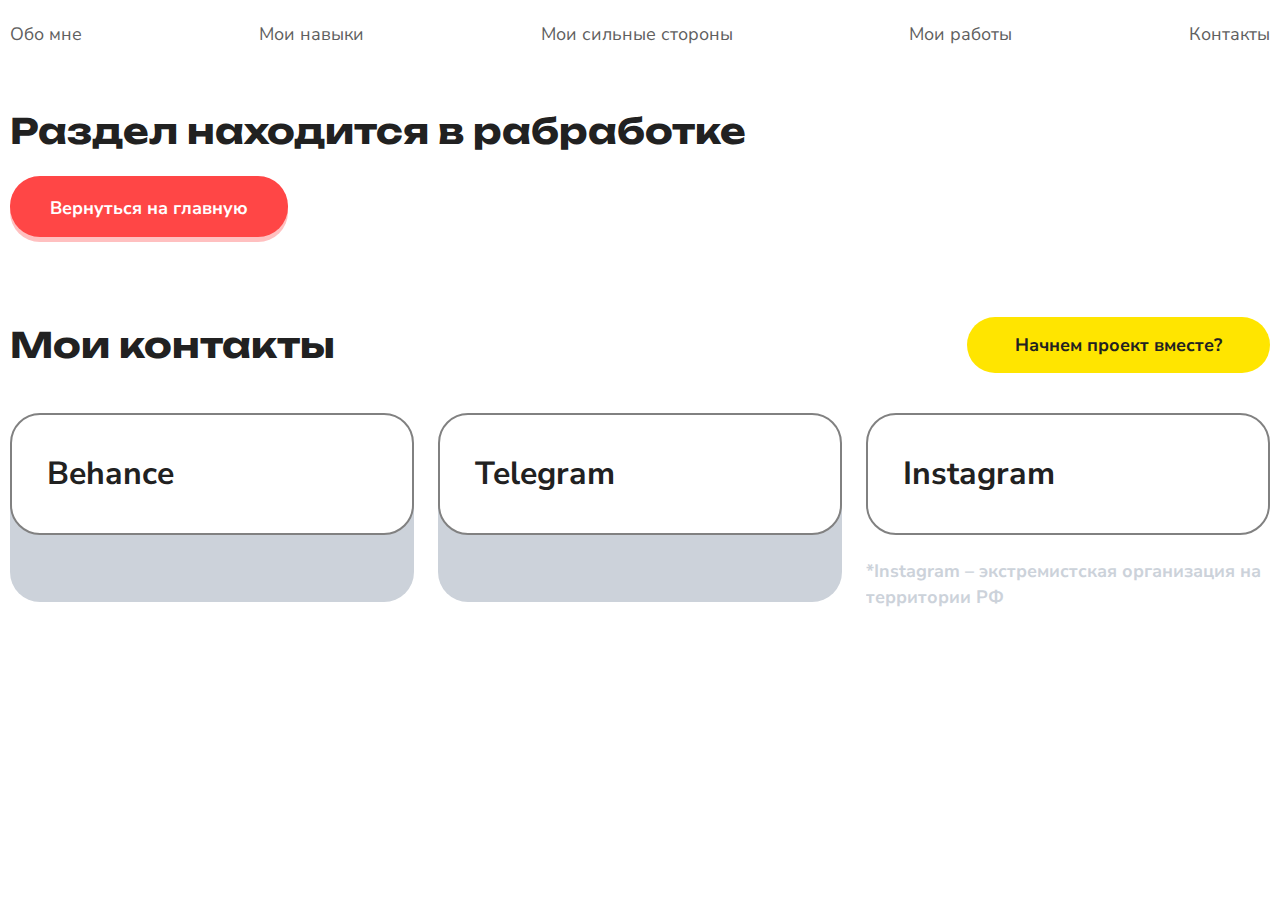
==== portfolio.html @ 4ae44adc "PORTFOLIO | start" ====
<!DOCTYPE html>
<html lang="en">
<head>
    <meta charset="UTF-8">
    <meta http-equiv="X-UA-Compatible" content="IE=edge">
    <meta name="viewport" content="width=device-width, initial-scale=1.0">

    <!-- Обнуляем стили браузера -->
    <link rel="stylesheet" href="/css/reset.css">

    <!-- Подключаем стили= -->
    <link rel="stylesheet" href="/css/portfolio.css">

    <!-- Шрифт Unbounded -->
    <link rel="preconnect" href="https://fonts.googleapis.com">
    <link rel="preconnect" href="https://fonts.gstatic.com" crossorigin>
    <link href="https://fonts.googleapis.com/css2?family=Unbounded:wght@300;400;600;800&display=swap" rel="stylesheet">
    
    <!-- Шрифт Nunito Sans -->
    <link rel="preconnect" href="https://fonts.googleapis.com">
    <link rel="preconnect" href="https://fonts.gstatic.com" crossorigin>
    <link href="https://fonts.googleapis.com/css2?family=Nunito+Sans:wght@300;400;600;800&display=swap" rel="stylesheet">

    <title>Сайт - портфолио</title>

</head>
<body>
    
    
    <!-- главная -->
    <!-- Картинки на баннере -->
    <!-- <img class="img-header" src="/images/bg/bg-header.png" alt="Фоновая картинка"> -->
    <!-- header для desctop версии -->
    <header class="container">
        <ul class="nav-list">
            <a href="#me">
                <li class="nav-item">
                    Обо мне
                </li>
            </a>
            <a href="#skills">
                <li class="nav-item">
                    Мои навыки
                </li>
            </a>
            <a href="#power">
                <li class="nav-item">
                    Мои сильные стороны
                </li>
            </a>
            <a href="#job">
                <li class="nav-item">
                    Мои работы
                </li>
            </a>
            <a href="#contacts">
                <li class="nav-item">
                    Контакты
                </li>
            </a>
        </ul>
    </header>

    <main>
        <section class="container">
            <h2 class="title-portfolio">
                Раздел находится в рабработке
            </h2>
            <a href="/index.html">
                <button class="btn">
                    Вернуться на главную
                </button>
            </a>
        </section>
    </main>

    <!-- контакты -->
    <footer class="container indent80px">
        <div id="contacts" class="about-title-item-revese">
            <p class="about-subtitle fillet-shape ">
                Начнем проект вместе?
            </p>
            <h2 class="about-title">
                Мои контакты
            </h2>
        </div>

        <div class="footer-list">

            <div class="item-width">
                <div class="footer-item item-shadow">
                    <a href="https://www.behance.net/64586a9d">
                        <p class="subtitle-footer">
                            Behance
                        </p>
                    </a>
                </div>
            </div>
        
            <div class="item-width">
                <div class="footer-item item-shadow">
                    <a href="https://www.behance.net/64586a9d">
                        <p class="subtitle-footer">
                            Telegram
                        </p>
                    </a>
                </div>
            </div>

            <div class="item-not-shadow item-width">
                <div class="footer-item">
                    <a href="https://www.instagram.com/sheleshen_ann">
                        <p class="subtitle-footer">
                            Instagram
                        </p>
                    </a>
                </div>
                <p class="fotter-description">
                    *Instagram – экстремистская организация на территории РФ
                </p>
            </div>
        </div>

    </footer>

</body>
</html>
---- css/portfolio.css ----
/* Общие */

* {
    box-sizing: border-box;
    scroll-behavior: smooth;
    position: relative;
    font-family: 'Nunito Sans', sans-serif;
}

:root {
    /* MAIN */
    --main-grey: #4C4C4C;
    --main-yellow:#FFE500;
    --main-pink: #FF4646;
    --main-pink-light: #FF9595;

    /* BG */
    --bg-white: #ffffff;
    /* --bg-light2: #e5e7f0; */
    --bg-light: #EAF0F2;
    --bg-blue-light: #CCD2DA;
    --main-pink-elight: #ffd3d3;

    /* STROKE */
    --str-grey: #818181;

    /* ТЕКСТ */
    --text-black: #212121;
    --text-header: #101010;
    --text-menu: #5F5F5F;
    --text-menu-hov: #8d8d8d;
    --text-red: #FF4646;
    --text-white: #ffffff;
    --text-light: #CCD2DA;

    /* GAPы */
    --gap8: 8px;
    --gap12: 12px;
    --gap16: 16px;
    --gap24: 24px;
    --gap32: 32px;

    /*  BTN */
    /* Primary */
    --btn-pr-bg: #FF4646;
    --btn-pr-t: #ffffff;
    --btn-pr-sh: #FFC0C0;
    --btn-pr-bgh: #FF4646;
    --btn-pr-th: #ffffff;
    --btn-pr-bgcl: #B72424;
    --btn-pr-tcl: #ffffff;
}


/* ТЕКСТ И ССЫЛКИ */

a, p, ul, li, h3, h4, h5, h6 {
    font-family: 'Nunito Sans', sans-serif;
}

a {
    text-decoration: none;
}

p {
    font-style: normal;
    font-weight: 400;
    font-size: 18px;
    line-height: 140%;
    color: var(--text-black);
}


/*  BTN КНОПКИ */

.btn {
    font-family: 'Nunito Sans', sans-serif;
    background-color: var(--btn-pr-bg);
    border: none;
    border-radius: 30px;
    color: var(--btn-pr-t);
    box-shadow: 0px 5px 0px var(--btn-pr-sh);
    
    font-weight: 700;
    font-size: 18px;
    line-height: 140%;

    text-align: center;
    padding: 20px 40px 16px 40px;
    cursor: pointer;
}

.btn:hover {
    box-shadow: 0px 0px 0px var(--btn-pr-sh);
    transition: all 100ms linear;
}

.btn:active {
    background-color: var(--btn-pr-bgcl);
    color: var(--btn-pr-tcl);
    transition: all 200ms linear;
}


/* РАЗМЕРЫ КНОПОК - normal по умолчанию */

.large {
    font-size: 20px;
    padding: 20px 32px;
}

.normal {
    font-size: 20px;
    padding: 16px 32px;
}

.medium {
    font-size: 16px;
    padding: 14px 32px;
}

.smoll {
    font-size: 14px;
    padding: 12px 24px;
}

.extrasmoll {
    font-size: 14px;
    padding: 8px 24px;
}


/* ЗАГОЛОВКИ */

h1, .subtitle-home {
    font-family: 'Unbounded', sans-serif;
    font-size: 110px;
    font-style: normal;
    font-weight: 700;
    font-size: 96px;
    line-height: 120%;
    letter-spacing: 0.1px;
    color: var(--text-header);
}

@media (max-width: 600px) {
    h1, .subtitle-home {
        font-size: 64px;
    }
}

@media (min-width: 600px) and (max-width: 768px) {
    h1, .subtitle-home {
        font-size: 72px;
    }
}

@media (min-width: 768px) and (max-width: 1024px) {
    h1, .subtitle-home {
        font-size: 80px;
    }
}

@media (min-width: 1024px) and (max-width: 1280px) {
    h1, .subtitle-home {
        font-size: 88px;
    }
}

h2, .about-title {
    font-family: 'Unbounded', sans-serif;
    font-style: normal;
    font-weight: 700;
    font-size: 35px;
    line-height: 120%;
    color: var(--text-black);
}


/* CONTAINER */

.container {
    max-width: 1200px;
    margin-left: auto;
    margin-right: auto;
}

@media (max-width: 600px) {
    .container {
        max-width: calc(100% - 40px);
    }
}

@media (min-width: 600px) and (max-width: 768px) {
    .container {
        max-width: calc(100% - 40px);
    }
}

@media (min-width: 768px) and (max-width: 1024px) {
    .container {
        max-width: calc(100% - 40px);
    }
}

@media (min-width: 1024px) and (max-width: 1280px) {
    .container {
        max-width: calc(100% - 20px);
    }
}


/* ДРУГИЕ СВОЙСТВА */

.cntr-alignment {
    margin: 0px auto;
    display: block
}

.indent80px {
    padding-top: 80px;
}

.about-subtitle {
    font-weight: 700;
    background-color: var(--main-yellow);
}

.fillet-shape {
    border-radius: 30px;
    padding: 16px 48px 15px 48px;
}

/* ГЛАВНАЯ */


/* КАРТИНКИ */

.img-header {
    position: absolute;
    top: 0;
}


/* HEADER */

.nav-list {
    display: flex;
    justify-content: space-between;
    gap: 128px;

    padding: 24px 0px;
}

@media (max-width: 768px) {
    .nav-list {
        display: none;
    }
}

@media (min-width: 768px) and (max-width: 1024px) {
    .nav-list {
        gap: 32px;
    }
}

@media (min-width: 1024px) and (max-width: 1280px) {
    .nav-list {
        gap: 64px;
    }
}

.nav-item {
    list-style-type: none;
    font-style: normal;
    font-weight: 400;
    font-size: 20px;
    line-height: 120%;
    color: var(--text-menu);
}

@media (min-width: 768px) and (max-width: 1024px) {
    .nav-item {
        font-size: 16px;
    }
}

@media (min-width: 1024px) and (max-width: 1280px) {
    .nav-item {
        font-size: 18px;
    }
}

.nav-item:hover {
    color: var(--text-menu-hov);
    transition: color 200ms linear;
}


/* ПОРТФОЛИО */
.title-portfolio {
    padding-top: 40px;
    padding-bottom: 24px;
}


/* КОНТАКТЫ */

.about-title-item-revese {
    display: flex;
    flex-direction: row-reverse;
    justify-content: space-between;
    align-items: center;
    gap: var(--gap24);
}

.footer-list {
    display: flex;
    flex-direction: row;
    justify-content: space-between;
    gap: var(--gap24);
    padding: 40px 0px;
}

.footer-item {
    padding: 40px 0px 40px 35px;
    background: var(--bg-white);
    border: 2px solid var(--str-grey);
    border-radius: 30px;
}

.footer-item:hover {
    border: 2px solid var(--main-pink-light);
    transition: all 200ms linear;
}

.item-width {
    width: calc((100% - var(--gap24)*2)/3);
    overflow: hidden;
}

.item-shadow {
    box-shadow: 0px 67px 0px var(--bg-blue-light);
}

.item-shadow:hover {
    box-shadow: 0px 67px 0px var(--main-pink-elight);
}

.item-not-shadow {
    display: flex;
    flex-direction: column;
    gap: var(--gap24);
}

.subtitle-footer {
    font-weight: 700;
    font-size: 32px;
    line-height: 120%;
}

.fotter-description {
    font-weight: 700;
    color: var(--text-light);
}
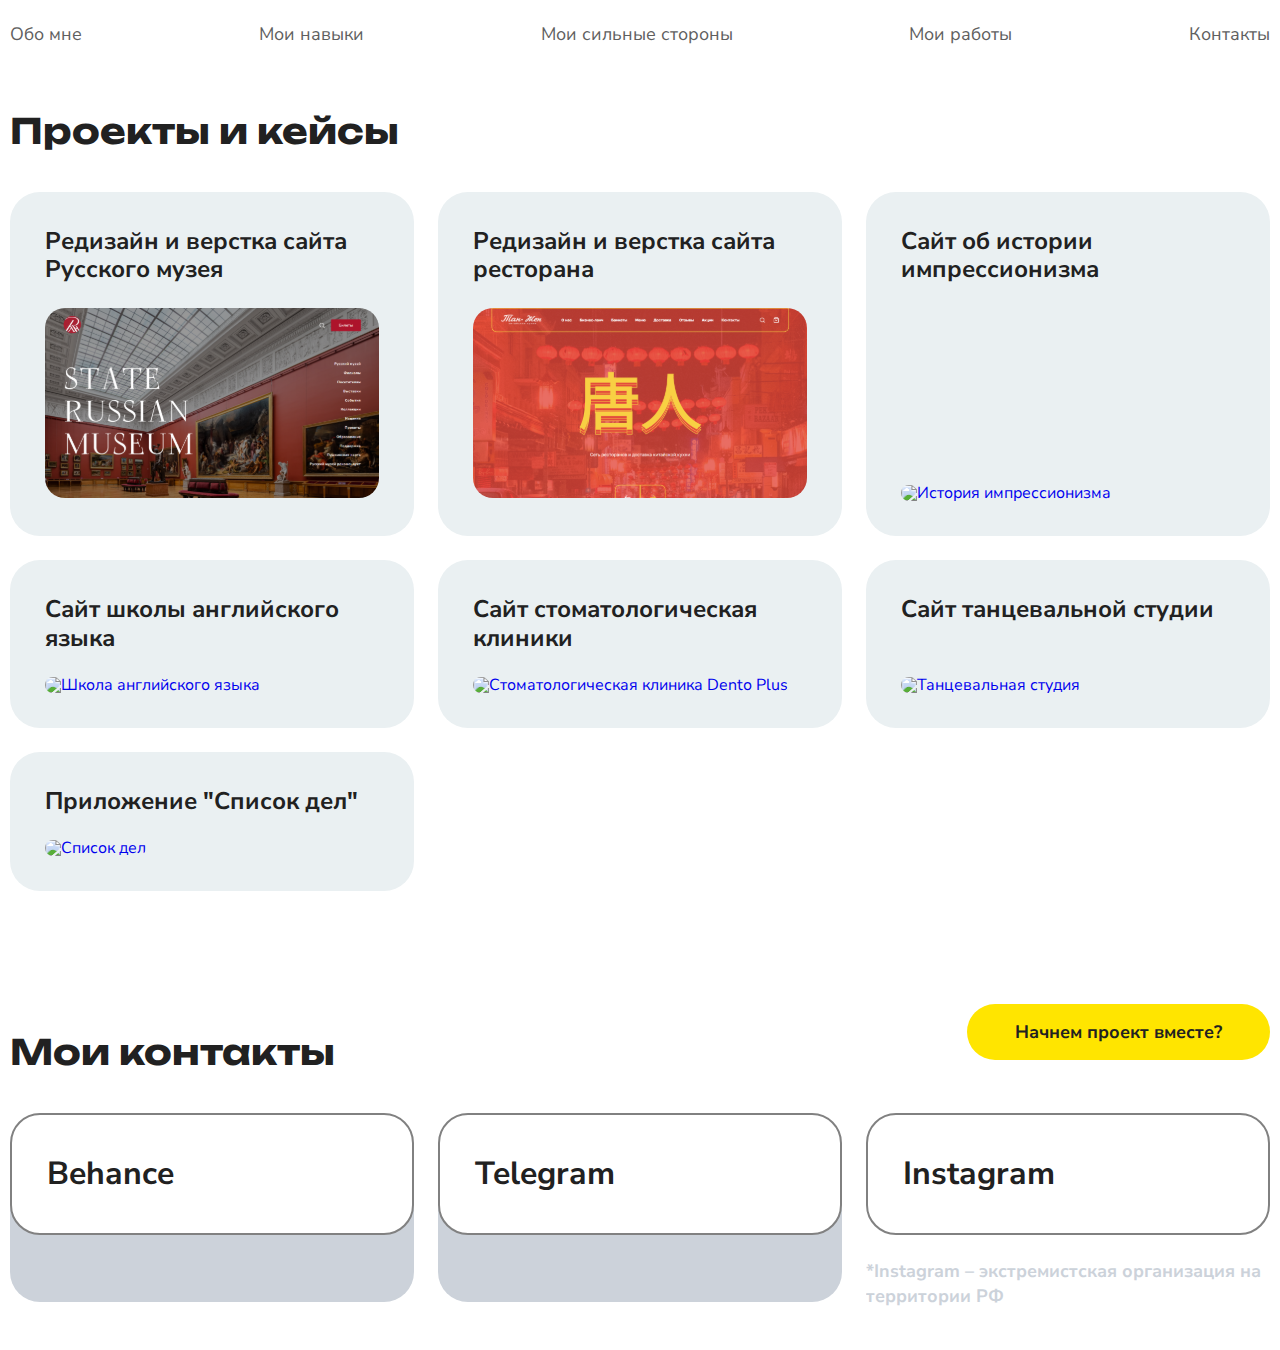
==== commit ab6cbe89: "Portfolio | без меню" ====
--- a/portfolio.html
+++ b/portfolio.html
@@ -25,30 +25,27 @@
 
 </head>
 <body>
-    
-    
     <!-- главная -->
-    <!-- Картинки на баннере -->
-    <!-- <img class="img-header" src="/images/bg/bg-header.png" alt="Фоновая картинка"> -->
+
     <!-- header для desctop версии -->
     <header class="container">
         <ul class="nav-list">
-            <a href="#me">
+            <a href="/index.html#me">
                 <li class="nav-item">
                     Обо мне
                 </li>
             </a>
-            <a href="#skills">
+            <a href="/index.html#skills">
                 <li class="nav-item">
                     Мои навыки
                 </li>
             </a>
-            <a href="#power">
+            <a href="/index.html#power">
                 <li class="nav-item">
                     Мои сильные стороны
                 </li>
             </a>
-            <a href="#job">
+            <a href="/index.html#job">
                 <li class="nav-item">
                     Мои работы
                 </li>
@@ -61,16 +58,144 @@
         </ul>
     </header>
 
+    <!-- header для mob версии -->
+    <header class="container">
+        <nav class="navigation">
+            <div class="hamburger-menu">
+                <i id="icOpen" onclick="openMenu()" class="fa-solid fa-bars hamburger-icon"></i>
+                <!-- <div id="mobMenu" class="menu">
+                    <ul class="nav-list-mob">
+                        <a href="/index.html#me">
+                            <li class="nav-item-mob">
+                                Обо мне
+                            </li>
+                        </a>
+                        <a href="/index.html#skills">
+                            <li class="nav-item-mob">
+                                Мои навыки
+                            </li>
+                        </a>
+                        <a href="/index.html#power">
+                            <li class="nav-item-mob">
+                                Мои сильные стороны
+                            </li>
+                        </a>
+                        <a href="/index.html#job">
+                            <li class="nav-item-mob">
+                                Мои работы
+                            </li>
+                        </a>
+                        <a href="#contacts">
+                            <li class="nav-item-mob">
+                                Контакты
+                            </li>
+                        </a>
+                    </ul>
+                </div> -->
+                <i id="icClose" onclick="openMenu()" class="fa-solid fa-xmark icon-close" style="display: none;"></i>
+            </div>
+            <div id="mobMenu" class="menu">
+                <ul class="nav-list-mob">
+                    <a href="/index.html#me">
+                        <li class="nav-item-mob">
+                            Обо мне
+                        </li>
+                    </a>
+                    <a href="/index.html#skills">
+                        <li class="nav-item-mob">
+                            Мои навыки
+                        </li>
+                    </a>
+                    <a href="/index.html#power">
+                        <li class="nav-item-mob">
+                            Мои сильные стороны
+                        </li>
+                    </a>
+                    <a href="/index.html#job">
+                        <li class="nav-item-mob">
+                            Мои работы
+                        </li>
+                    </a>
+                    <a href="#contacts">
+                        <li class="nav-item-mob">
+                            Контакты
+                        </li>
+                    </a>
+                </ul>
+            </div>
+        </nav>
+    </header>
+
     <main>
         <section class="container">
-            <h2 class="title-portfolio">
-                Раздел находится в рабработке
+            <h2 class="about-title">
+                Проекты и кейсы
             </h2>
-            <a href="/index.html">
-                <button class="btn">
-                    Вернуться на главную
-                </button>
-            </a>
+
+            <div class="portfolio-list">
+                <div class="portfolio-item">
+                    <p class="title-portfolio">
+                        Редизайн и верстка сайта Русского музея
+                    </p>
+                    <a href="https://state-russian-museum.netlify.app/">
+                        <img class="img-portfolio" src="/images/russian-museum.svg" alt="Сайт Русского музея">
+                    </a>
+                </div>
+
+                <div class="portfolio-item">
+                    <p class="title-portfolio">
+                        Редизайн и верстка сайта ресторана
+                    </p>
+                    <a href="https://tan-zhen.netlify.app/">
+                        <img class="img-portfolio" src="/images/tan-zhen.svg" alt="Ресторан Тан Жен">
+                    </a>
+                </div>
+
+                <div class="portfolio-item">
+                    <p class="title-portfolio">
+                        Сайт об истории импрессионизма
+                    </p>
+                    <a href="https://imppession.netlify.app/">
+                        <img class="img-portfolio" src="/images/IMPRESSION.svg" alt="История импрессионизма">
+                    </a>
+                </div>
+
+                <div class="portfolio-item">
+                    <p class="title-portfolio">
+                        Сайт школы английского языка
+                    </p>
+                    <a href="https://tranquil-croissant-2d33e3.netlify.app/">
+                        <img class="img-portfolio" src="/images/english_house.svg" alt="Школа английского языка">
+                    </a>
+                </div>
+
+                <div class="portfolio-item">
+                    <p class="title-portfolio">
+                        Сайт стоматологическая клиники
+                    </p>
+                    <a href="https://enchanting-chaja-8349d3.netlify.app/">
+                        <img class="img-portfolio" src="/images/Dentо Plus.svg" alt="Стоматологическая клиника Dentо Plus">
+                    </a>
+                </div>
+
+                <div class="portfolio-item">
+                    <p class="title-portfolio">
+                        Сайт танцевальной студии
+                    </p>
+                    <a href="https://enchanting-chaja-8349d3.netlify.app/">
+                        <img class="img-portfolio" src="/images/Танцстудия.svg" alt="Танцевальная студия">
+                    </a>
+                </div>
+
+                <div class="portfolio-item">
+                    <p class="title-portfolio">
+                        Приложение "Список дел"
+                    </p>
+                    <a href="https://to-do-user.netlify.app/">
+                        <img class="img-portfolio" src="/images/Список дел.svg" alt="Список дел">
+                    </a>
+                </div>
+            </div>
         </section>
     </main>
 
@@ -115,13 +240,14 @@
                         </p>
                     </a>
                 </div>
-                <p class="fotter-description">
+                <p class="footer-description">
                     *Instagram – экстремистская организация на территории РФ
                 </p>
             </div>
         </div>
-
     </footer>
+
+    <script src="/script.js"></script>
 
 </body>
 </html>--- a/css/portfolio.css
+++ b/css/portfolio.css
@@ -68,6 +68,18 @@
     font-size: 18px;
     line-height: 140%;
     color: var(--text-black);
+}
+
+@media (max-width: 600px) {
+    p {
+        font-size: 16px;
+    }
+}
+
+@media (min-width: 600px) and (max-width: 768px) {
+    p {
+        font-size: 17px;
+    }
 }
 
 
@@ -90,6 +102,20 @@
     cursor: pointer;
 }
 
+@media (max-width: 600px) {
+    .btn {
+        font-size: 16px;
+        padding: 17px 32px 14px 32px;
+    }
+}
+
+@media (min-width: 600px) and (max-width: 768px) {
+    .btn {
+        font-size: 17px;
+        padding: 18px 36px 14px 36px;
+    }
+}
+
 .btn:hover {
     box-shadow: 0px 0px 0px var(--btn-pr-sh);
     transition: all 100ms linear;
@@ -143,7 +169,19 @@
     color: var(--text-header);
 }
 
-@media (max-width: 600px) {
+@media (max-width: 340px) {
+    h1, .subtitle-home {
+        font-size: 40px;
+    }
+}
+
+@media (min-width: 340px) and (max-width: 400px) {
+    h1, .subtitle-home {
+        font-size: 50px;
+    }
+}
+
+@media (min-width: 400px) and (max-width: 600px) {
     h1, .subtitle-home {
         font-size: 64px;
     }
@@ -176,6 +214,20 @@
     color: var(--text-black);
 }
 
+@media (max-width: 600px) {
+    h2, .about-title {
+        font-size: 30px;
+        text-align: center;
+    }
+}
+
+@media (min-width: 600px) and (max-width: 768px) {
+    h2, .about-title {
+        font-size: 32px;
+        text-align: center;
+    }
+}
+
 
 /* CONTAINER */
 
@@ -217,8 +269,40 @@
     display: block
 }
 
+@media (max-width: 600px) {
+    .cntr-alignment-mob {
+        margin: 0px auto;
+        display: block
+    }
+}
+
+@media (min-width: 600px) and (max-width: 768px) {
+    .cntr-alignment-mob {
+        margin: 0px auto;
+        display: block
+    }
+}
+
 .indent80px {
     padding-top: 80px;
+}
+
+@media (max-width: 600px) {
+    .indent80px {
+        padding-top: 40px;
+    }
+}
+
+@media (min-width: 600px) and (max-width: 768px) {
+    .indent80px {
+        padding-top: 40px;
+    }
+}
+
+@media (min-width: 768px) and (max-width: 1024px) {
+    .indent80px {
+        padding-top: 60px;
+    }
 }
 
 .about-subtitle {
@@ -231,14 +315,43 @@
     padding: 16px 48px 15px 48px;
 }
 
+@media (max-width: 600px) {
+    .fillet-shape {
+        padding: 14px 32px 13px 32px;
+    }
+}
+
+@media (min-width: 600px) and (max-width: 768px) {
+    .fillet-shape {
+        padding: 15px 40px 14px 40px;
+    }
+}
+
+@media (min-width: 768px) and (max-width: 1024px) {
+    .fillet-shape {
+        padding: 16px 44px 15px 44px;
+    }
+}
+
 /* ГЛАВНАЯ */
-
 
 /* КАРТИНКИ */
 
 .img-header {
     position: absolute;
     top: 0;
+}
+
+@media (max-width: 600px) {
+    .img-header {
+        width: 100%;
+    }
+}
+
+@media (min-width: 600px) and (max-width: 768px) {
+    .img-header {
+        width: 100%;
+    }
 }
 
 
@@ -248,7 +361,6 @@
     display: flex;
     justify-content: space-between;
     gap: 128px;
-
     padding: 24px 0px;
 }
 
@@ -297,10 +409,162 @@
 }
 
 
+/* header для mob версии */
+
+.navigation {
+    padding-top: 20px;
+}
+
+@media (min-width: 769px) {
+    .navigation {
+        display: none;
+    }
+}
+
+.hamburger-menu {
+    display: flex;
+    justify-content: end;
+}
+
+.hamburger-icon {
+    font-size: 32px;
+    color: var(--text-black);
+    cursor: pointer;
+    display: inline;
+}
+
+.hamburger-icon:active {
+    color: var(--text-menu);
+}
+
+.icon-close {
+    font-size: 32px;
+    color: var(--text-black);
+    cursor: pointer;
+    display: none;
+}
+
+.menu {
+    display: none;
+    position: absolute;
+    z-index: 1;
+    top: 64px;
+    width: 100%;
+}
+
+.nav-list-mob {
+    display: flex;
+    flex-direction: column;
+    justify-content: space-between;
+    gap: 16px;
+    padding: 32px;
+    background-color: var(--bg-white);
+    border: 1px solid var(--bg-blue-light);
+    box-shadow: 0px 5px 0px var(--bg-blue-light);
+    border-radius: 30px;
+    /* width: 100%; */
+}
+
+.nav-item-mob {
+    list-style-type: none;
+    font-style: normal;
+    font-weight: 400;
+    font-size: 18px;
+    line-height: 120%;
+    color: var(--text-menu);
+}
+
+
 /* ПОРТФОЛИО */
+
+.about-title {
+    padding-top: 40px;
+}
+
+.portfolio-list {
+    display: flex;
+    flex-direction: row;
+    flex-wrap: wrap;
+    gap: var(--gap24);
+    padding: 40px 0px 20px 0px;
+}
+
+@media (max-width: 600px) {
+    .portfolio-list {
+        flex-direction: column;
+        padding: 30px 0px 20px 0px;
+    }
+}
+
+@media (min-width: 600px) and (max-width: 768px) {
+    .portfolio-list {
+        flex-direction: column;
+        padding: 30px 0px 20px 0px;
+    }
+}
+
+.portfolio-item {
+    width: calc((100% - var(--gap24)*2)/3);
+
+    display: flex;
+    flex-direction: column;
+    justify-content: space-between;
+
+    padding: 35px;
+    background: var(--bg-light);
+    border-radius: 30px;
+}
+
+@media (max-width: 600px) {
+    .portfolio-item {
+        width: 100%;
+    }
+}
+
+@media (min-width: 600px) and (max-width: 768px) {
+    .portfolio-item {
+        width: 100%;
+    }
+}
+
+@media (min-width: 768px) and (max-width: 1024px) {
+    .portfolio-item {
+        width: calc((100% - var(--gap24)*1)/2);
+    }
+}
+
 .title-portfolio {
-    padding-top: 40px;
+    font-weight: 700;
+    font-size: 24px;
+    line-height: 120%;
     padding-bottom: 24px;
+}
+
+@media (max-width: 600px) {
+    .title-portfolio {
+        font-size: 18px;
+        padding-bottom: 18px;
+    }
+}
+
+@media (min-width: 600px) and (max-width: 768px) {
+    .title-portfolio {
+        font-size: 20px;
+        padding-bottom: 20px;
+    }
+}
+
+@media (min-width: 768px) and (max-width: 1024px) {
+    .title-portfolio {
+        font-size: 22px;
+        padding-bottom: 20px;
+    }
+}
+
+.img-portfolio {
+    border-radius: 20px;
+    object-fit: contain;
+    width: 100%;
 }
 
 
@@ -314,6 +578,19 @@
     gap: var(--gap24);
 }
 
+@media (max-width: 600px) {
+    .about-title-item-revese {
+        flex-direction: column;
+        gap: var(--gap16);
+    }
+}
+
+@media (min-width: 600px) and (max-width: 900px) {
+    .about-title-item-revese {
+        flex-direction: column;
+    }
+}
+
 .footer-list {
     display: flex;
     flex-direction: row;
@@ -322,6 +599,20 @@
     padding: 40px 0px;
 }
 
+@media (max-width: 600px) {
+    .footer-list {
+        flex-direction: column;
+        padding: 30px 0px;
+        gap: var(--gap16);
+    }
+}
+
+@media (min-width: 600px) and (max-width: 900px) {
+    .footer-list {
+        flex-direction: column;
+    }
+}
+
 .footer-item {
     padding: 40px 0px 40px 35px;
     background: var(--bg-white);
@@ -329,6 +620,18 @@
     border-radius: 30px;
 }
 
+@media (max-width: 600px) {
+    .footer-item {
+        padding: 30px 0px 30px 20px;
+    }
+}
+
+@media (min-width: 600px) and (max-width: 900px) {
+    .footer-item {
+        padding: 30px 0px 30px 30px;
+    }
+}
+
 .footer-item:hover {
     border: 2px solid var(--main-pink-light);
     transition: all 200ms linear;
@@ -339,12 +642,42 @@
     overflow: hidden;
 }
 
+@media (max-width: 600px) {
+    .item-width {
+        width: 100%;
+    }
+}
+
+@media (min-width: 600px) and (max-width: 900px) {
+    .item-width {
+        width: 100%;
+    }
+}
+
 .item-shadow {
     box-shadow: 0px 67px 0px var(--bg-blue-light);
 }
 
 .item-shadow:hover {
     box-shadow: 0px 67px 0px var(--main-pink-elight);
+}
+
+@media (max-width: 600px) {
+    .item-shadow {
+        box-shadow: 0px 0px 0px var(--bg-blue-light);
+    } 
+}
+
+@media (min-width: 600px) and (max-width: 900px) {
+    .item-shadow {
+        box-shadow: 0px 0px 0px var(--bg-blue-light);
+    } 
+}
+
+@media (min-width: 900px) and (max-width: 1024px) {
+    .item-shadow {
+        box-shadow: 0px 70px 0px var(--bg-blue-light);
+    } 
 }
 
 .item-not-shadow {
@@ -353,13 +686,55 @@
     gap: var(--gap24);
 }
 
+@media (max-width: 600px) {
+    .item-not-shadow {
+        gap: var(--gap16);
+    }
+}
+
 .subtitle-footer {
     font-weight: 700;
     font-size: 32px;
     line-height: 120%;
 }
 
-.fotter-description {
+@media (max-width: 600px) {
+    .subtitle-footer {
+        font-size: 20px;
+    }
+}
+
+@media (min-width: 600px) and (max-width: 900px) {
+    .subtitle-footer {
+        font-size: 24px;
+    }
+}
+
+@media (min-width: 900px) and (max-width: 1024px) {
+    .subtitle-footer {
+        font-size: 26px;
+    }
+}
+
+.footer-description {
     font-weight: 700;
     color: var(--text-light);
+}
+
+@media (max-width: 600px) {
+    .footer-description {
+        font-size: 16px;
+    }
+}
+
+@media (min-width: 600px) and (max-width: 900px) {
+    .footer-description {
+        font-size: 16px;
+    }
+}
+
+@media (min-width: 900px) and (max-width: 1024px) {
+    .footer-description {
+        font-size: 17px;
+    }
 }